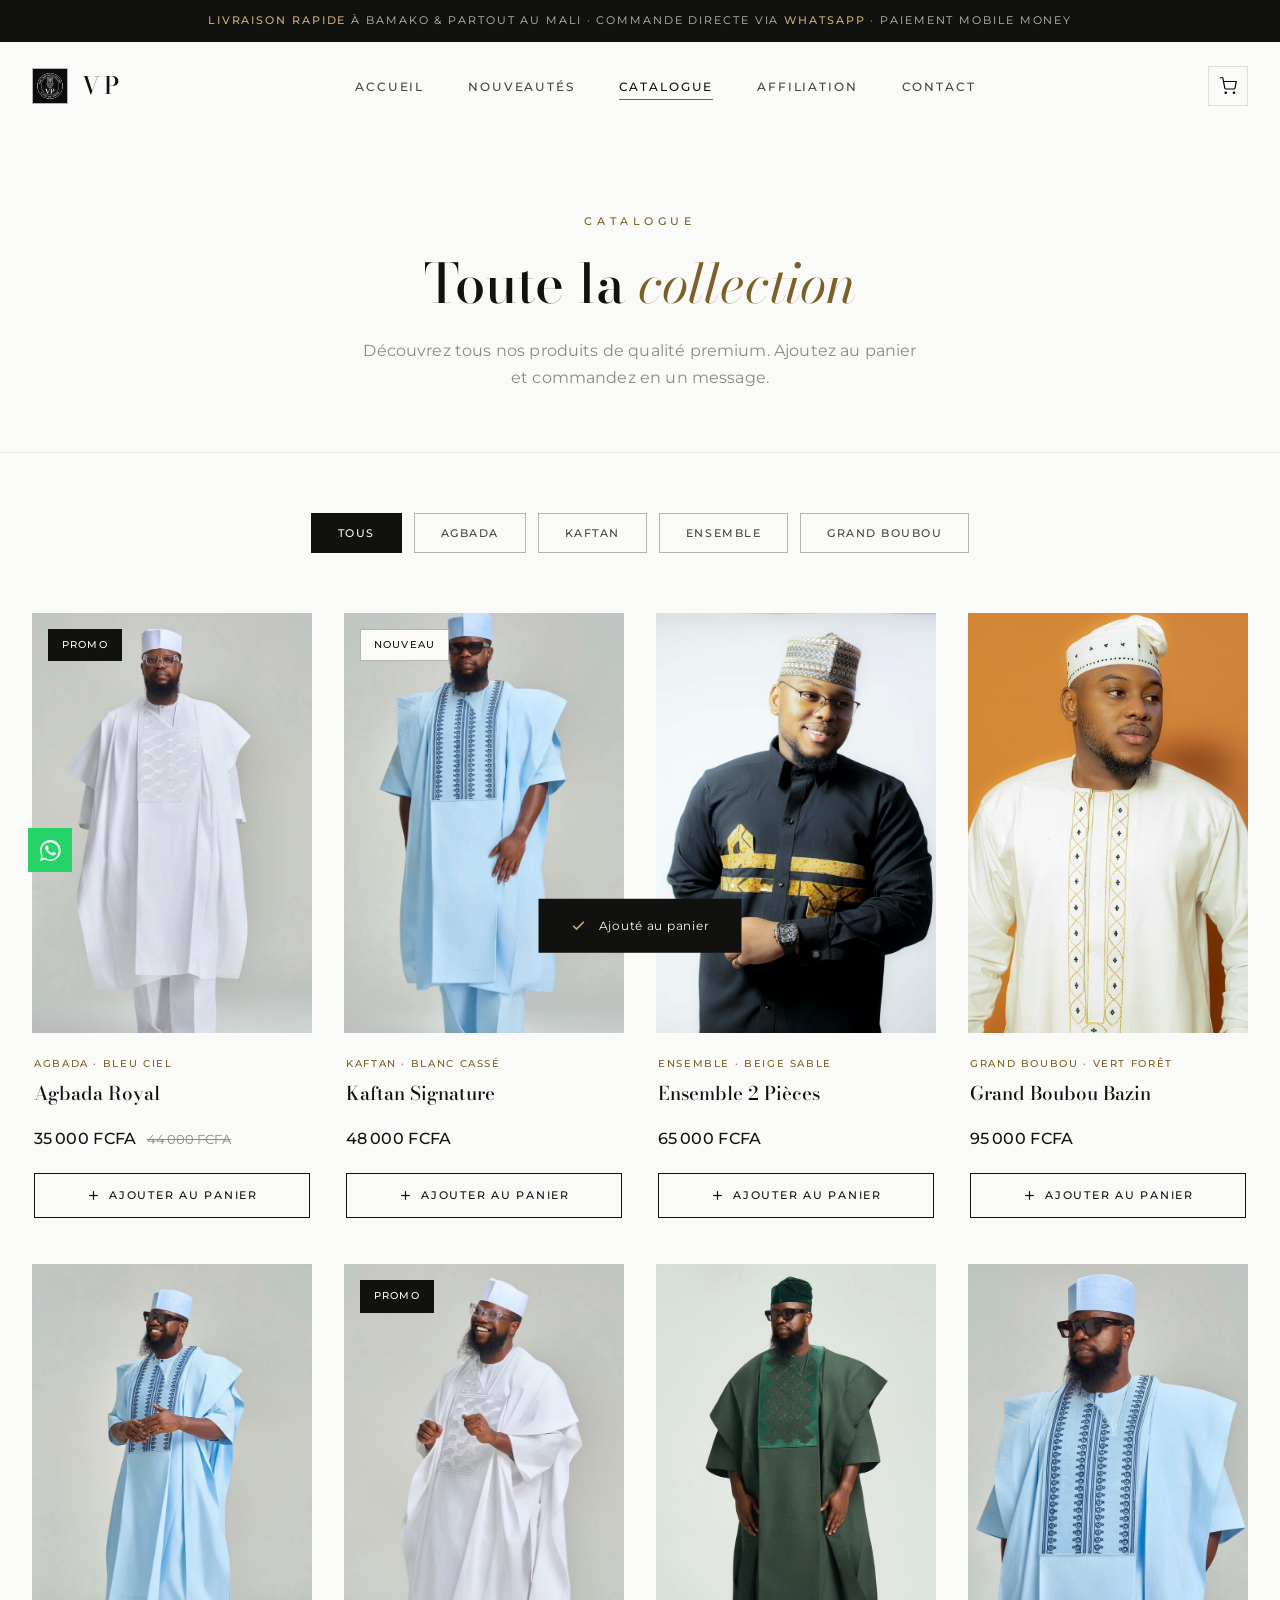
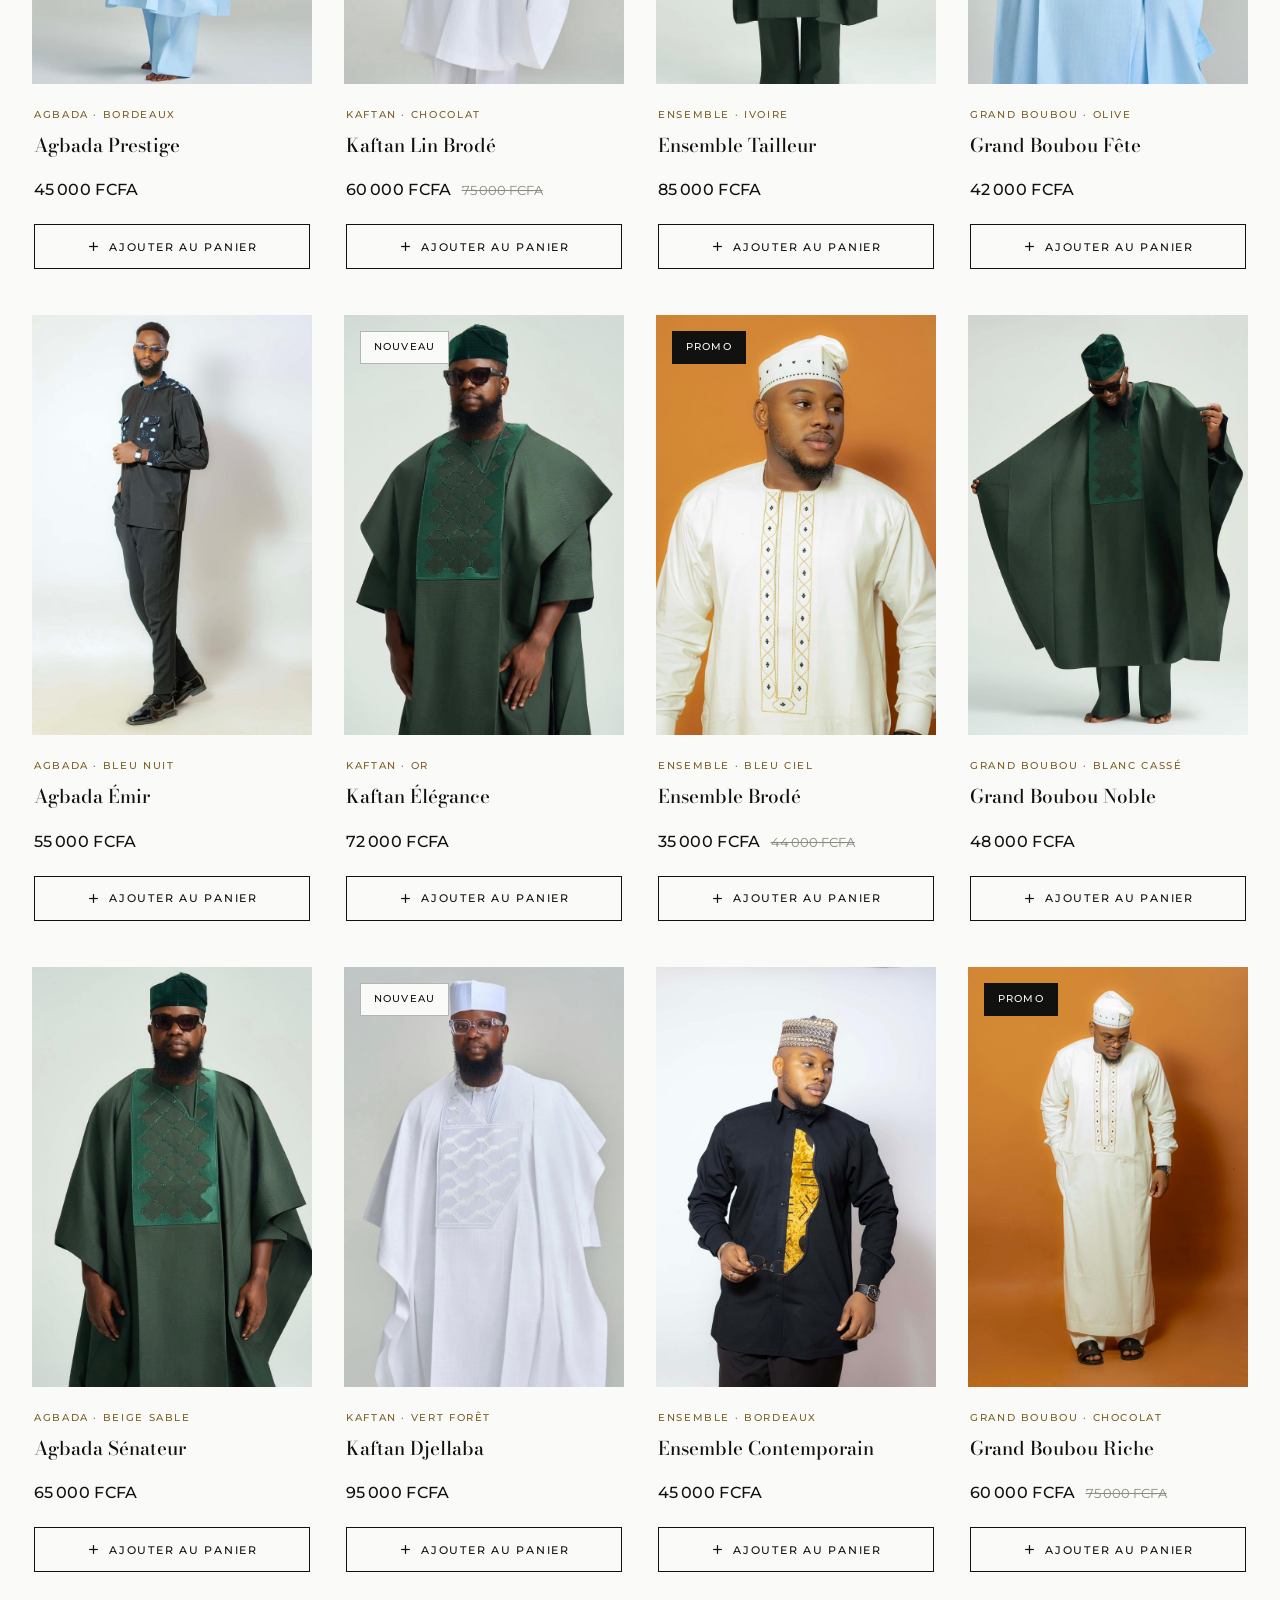
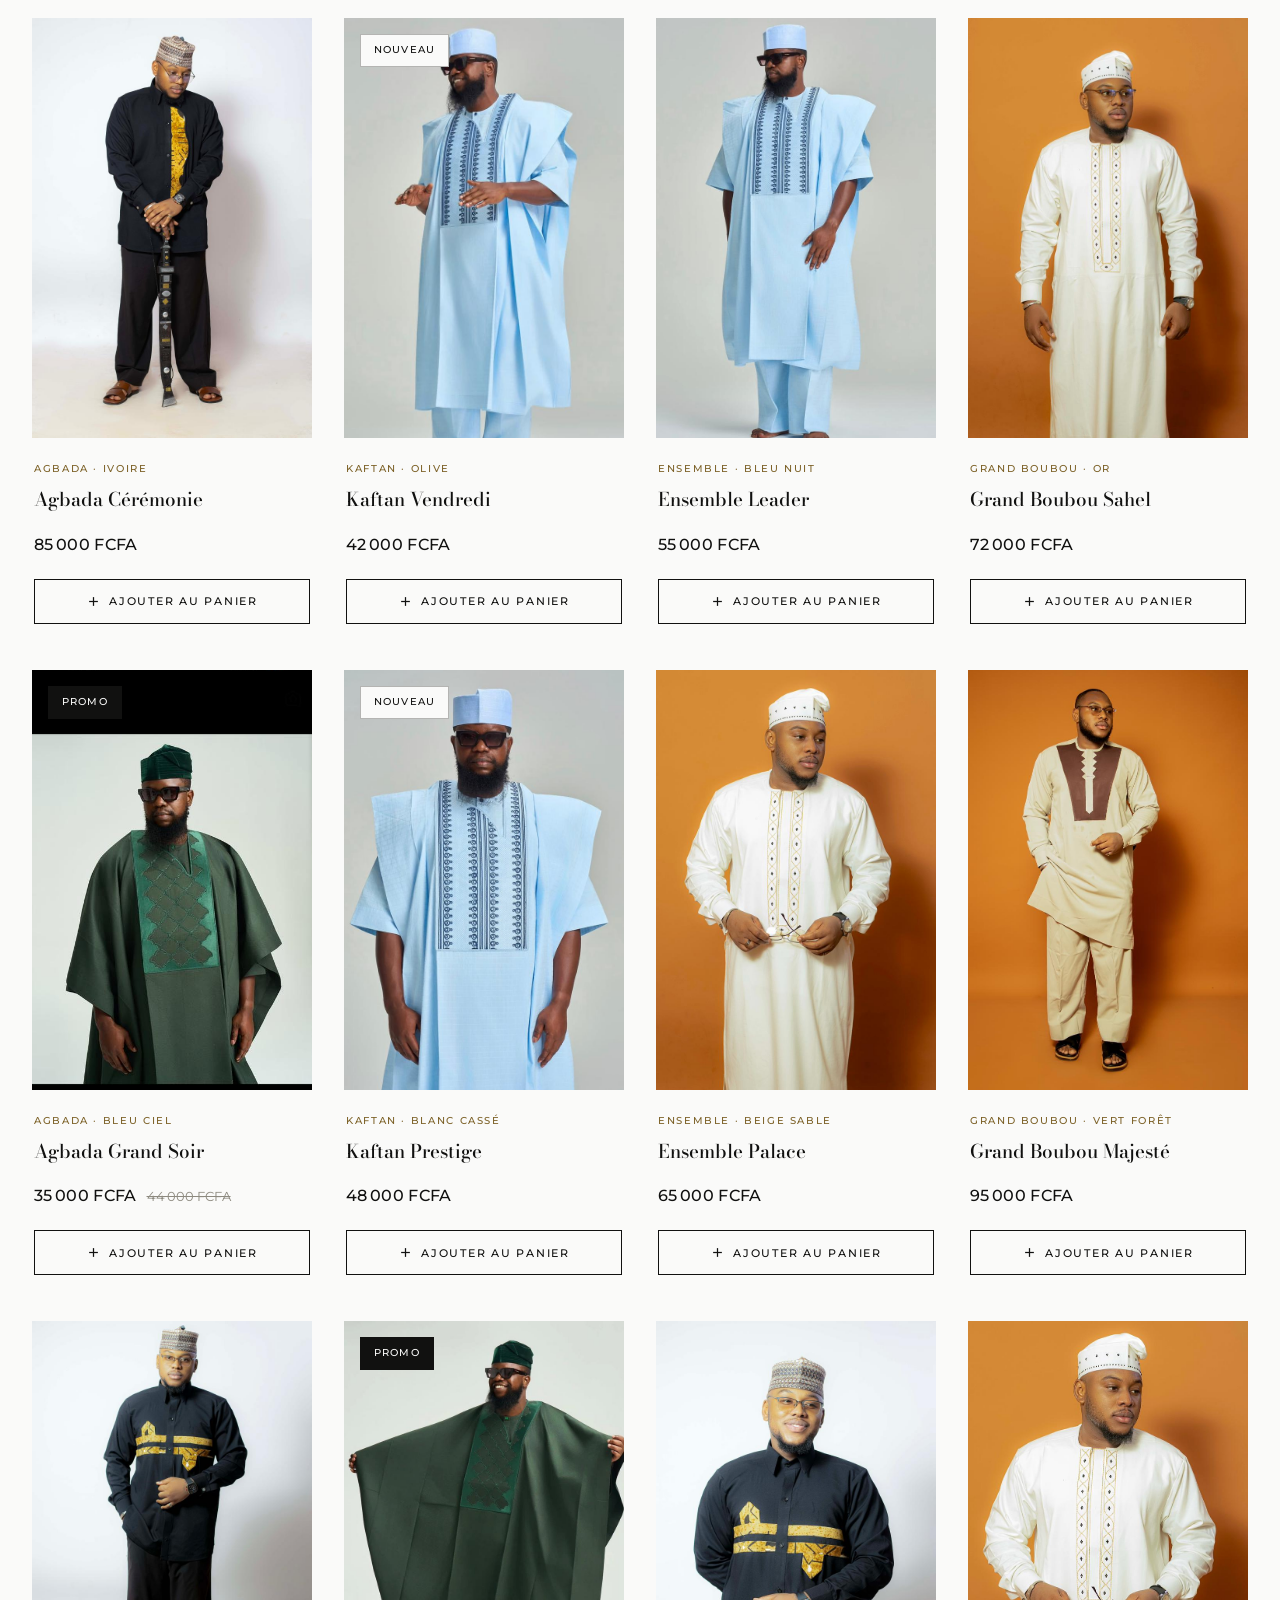
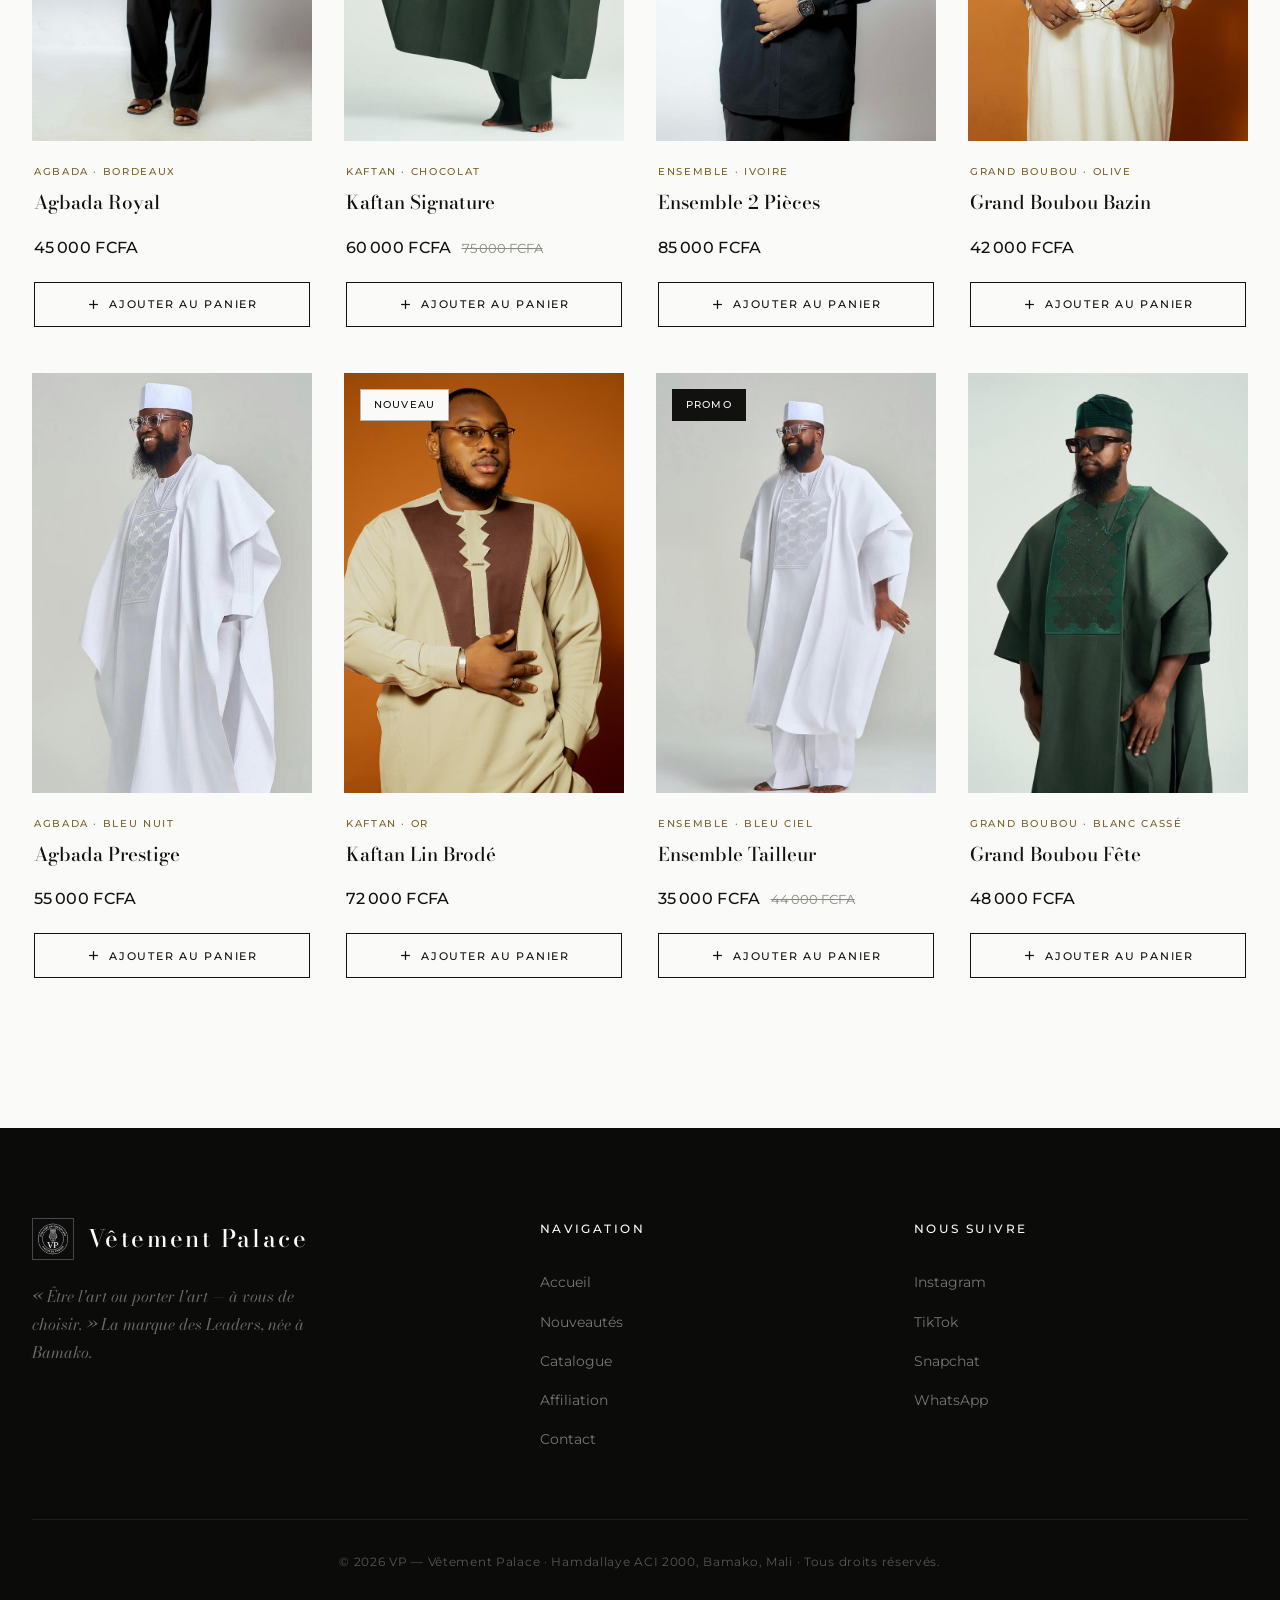
==== catalogue.html @ 86a179db "Remplace le template par le site VP — Vêtement Palace Site vitrine multi-page (accueil + catalogue)," ====
<!DOCTYPE html>
<html lang="fr">
<head>
  <meta charset="utf-8">
  <meta name="viewport" content="width=device-width, initial-scale=1">
  <title>Catalogue — VP | Vêtement Palace · Agbada, Kaftans, Boubous</title>
  <meta name="description" content="Catalogue complet VP — Vêtement Palace : agbada, kaftans, ensembles et grands boubous brodés. Filtrez par catégorie, ajoutez au panier, commandez via WhatsApp.">
  <meta name="theme-color" content="#1B1712">
  <link rel="icon" href="assets/logo.jpeg" type="image/jpeg">
  <link rel="apple-touch-icon" href="assets/logo.jpeg">

  <meta property="og:type" content="website">
  <meta property="og:site_name" content="VP — Vêtement Palace">
  <meta property="og:title" content="Catalogue — VP | Vêtement Palace">
  <meta property="og:description" content="Toute la collection VP : agbada, kaftans, ensembles et grands boubous brodés.">
  <meta property="og:image" content="assets/images/produit-20.jpeg">

  <link rel="preconnect" href="https://fonts.googleapis.com">
  <link rel="preconnect" href="https://fonts.gstatic.com" crossorigin>
  <link href="https://fonts.googleapis.com/css2?family=Bodoni+Moda:ital,wght@0,400;0,500;0,600;1,400;1,500&family=Montserrat:wght@300;400;500;600&display=swap" rel="stylesheet">
  <link rel="stylesheet" href="style.css">
</head>
<body>

  <!-- Announcement -->
  <div class="topbar">
    <strong>Livraison rapide</strong> à Bamako &amp; partout au Mali · Commande directe via <strong>WhatsApp</strong> · Paiement Mobile Money
  </div>

  <!-- NAV -->
  <nav class="nav" id="nav">
    <div class="wrap nav__inner">
      <a href="index.html" class="nav__logo">
        <img src="assets/logo.jpeg" alt="VP">
        <span>VP</span>
      </a>
      <ul class="nav__links">
        <li><a href="index.html#hero" data-nav="home">Accueil</a></li>
        <li><a href="index.html#featured" data-nav="featured">Nouveautés</a></li>
        <li><a href="catalogue.html" data-nav="catalogue">Catalogue</a></li>
        <li><a href="index.html#affiliation" data-nav="affiliation">Affiliation</a></li>
        <li><a href="index.html#contact" data-nav="contact">Contact</a></li>
      </ul>
      <div class="nav__right">
        <button class="nav__cart" id="cart-open" aria-label="Mon panier">
          <svg viewBox="0 0 24 24" fill="none" stroke="currentColor" stroke-width="1.6"><circle cx="9" cy="21" r="1"/><circle cx="20" cy="21" r="1"/><path d="M1 1h4l2.68 13.39a2 2 0 0 0 2 1.61h9.72a2 2 0 0 0 2-1.61L23 6H6"/></svg>
          <span class="nav__cart-count" id="cart-count">0</span>
        </button>
        <button class="nav__burger" id="burger" aria-label="Menu"><span></span><span></span><span></span></button>
      </div>
    </div>
  </nav>

  <!-- Mobile menu -->
  <div class="nav-mobile" id="nav-mobile">
    <a href="index.html#hero" data-nav="home">Accueil</a>
    <a href="index.html#featured" data-nav="featured">Nouveautés</a>
    <a href="catalogue.html" data-nav="catalogue">Catalogue</a>
    <a href="index.html#affiliation" data-nav="affiliation">Affiliation</a>
    <a href="index.html#contact" data-nav="contact">Contact</a>
  </div>

  <!-- CATALOGUE HEADER -->
  <section class="cat-header">
    <div class="wrap">
      <div class="section-head reveal" style="margin-bottom:0">
        <span class="eyebrow">Catalogue</span>
        <h1 class="section-title">Toute la <em>collection</em></h1>
        <p class="section-lead">Découvrez tous nos produits de qualité premium. Ajoutez au panier et commandez en un message.</p>
      </div>
    </div>
  </section>

  <!-- CATALOGUE -->
  <section class="cat-body">
    <div class="wrap">
      <div class="filters reveal" id="filters"></div>
      <div class="products" id="catalogue-grid"></div>
    </div>
  </section>

  <!-- FOOTER -->
  <footer class="footer">
    <div class="wrap">
      <div class="footer__grid">
        <div>
          <div class="footer__brand"><img src="assets/logo.jpeg" alt="VP"><span>Vêtement Palace</span></div>
          <p class="tag">« Être l'art ou porter l'art — à vous de choisir. » La marque des Leaders, née à Bamako.</p>
        </div>
        <div class="footer__col">
          <h4>Navigation</h4>
          <a href="index.html#hero">Accueil</a>
          <a href="index.html#featured">Nouveautés</a>
          <a href="catalogue.html">Catalogue</a>
          <a href="index.html#affiliation">Affiliation</a>
          <a href="index.html#contact">Contact</a>
        </div>
        <div class="footer__col">
          <h4>Nous suivre</h4>
          <a href="https://www.instagram.com/vetement_palace" target="_blank" rel="noopener">Instagram</a>
          <a href="https://www.tiktok.com/@vp_officiel1" target="_blank" rel="noopener">TikTok</a>
          <a href="https://snapchat.com/add/sissoko_palace7" target="_blank" rel="noopener">Snapchat</a>
          <a href="https://wa.me/22374335905" target="_blank" rel="noopener">WhatsApp</a>
        </div>
      </div>
      <div class="footer__bottom">© 2026 VP — Vêtement Palace · Hamdallaye ACI 2000, Bamako, Mali · Tous droits réservés.</div>
    </div>
  </footer>

  <!-- CART DRAWER -->
  <div class="overlay" id="overlay"></div>
  <aside class="cart" id="cart" aria-label="Panier">
    <div class="cart__head">
      <h3>Mon Panier</h3>
      <button class="cart__close" id="cart-close" aria-label="Fermer">&times;</button>
    </div>
    <div class="cart__body" id="cart-body"></div>
    <div class="cart__foot">
      <div class="cart__total"><span>Total</span><b id="cart-total">0 FCFA</b></div>
      <p class="cart__note">Le paiement et la livraison sont confirmés sur WhatsApp après validation.</p>
      <button class="btn btn--wa btn--full" id="cart-checkout">
        <svg viewBox="0 0 24 24" fill="currentColor"><path d="M17.472 14.382c-.297-.149-1.758-.867-2.03-.967-.273-.099-.471-.148-.67.15-.197.297-.767.966-.94 1.164-.173.199-.347.223-.644.075-.297-.15-1.255-.463-2.39-1.475-.883-.788-1.48-1.761-1.653-2.059-.173-.297-.018-.458.13-.606.134-.133.298-.347.446-.52.149-.174.198-.298.298-.497.099-.198.05-.371-.025-.52-.075-.149-.669-1.612-.916-2.207-.242-.579-.487-.5-.669-.51-.173-.008-.371-.01-.57-.01-.198 0-.52.074-.792.372-.272.297-1.04 1.016-1.04 2.479 0 1.462 1.065 2.875 1.213 3.074.149.198 2.096 3.2 5.077 4.487.709.306 1.262.489 1.694.625.712.227 1.36.195 1.871.118.571-.085 1.758-.719 2.006-1.413.248-.694.248-1.289.173-1.413-.074-.124-.272-.198-.57-.347m-5.421 7.403h-.004a9.87 9.87 0 01-5.031-1.378l-.361-.214-3.741.982.998-3.648-.235-.374a9.86 9.86 0 01-1.51-5.26c.001-5.45 4.436-9.884 9.888-9.884 2.64 0 5.122 1.03 6.988 2.898a9.825 9.825 0 012.893 6.994c-.003 5.45-4.437 9.884-9.885 9.884"/></svg>
        Commander via WhatsApp
      </button>
    </div>
  </aside>

  <!-- Lightbox -->
  <div class="lightbox" id="lightbox">
    <button class="lightbox__close" id="lightbox-close">&times;</button>
    <img src="" alt="" id="lightbox-img">
  </div>

  <!-- Toast -->
  <div class="toast" id="toast">
    <svg viewBox="0 0 24 24" fill="none" stroke="currentColor" stroke-width="2.5"><polyline points="20 6 9 17 4 12"/></svg>
    <span id="toast-msg">Ajouté au panier</span>
  </div>

  <!-- Scroll top -->
  <button class="to-top" id="to-top" aria-label="Haut de page">
    <svg viewBox="0 0 24 24" fill="none" stroke="currentColor" stroke-width="2"><polyline points="18 15 12 9 6 15"/></svg>
  </button>

  <!-- WhatsApp Float Button -->
  <a href="https://wa.me/22374335905?text=Bonjour%20VP%2C%20je%20souhaite%20commander%20une%20tenue." target="_blank" rel="noopener" class="whatsapp-float" aria-label="Discuter sur WhatsApp">
    <svg viewBox="0 0 24 24"><path d="M.057 24l1.687-6.163c-1.041-1.804-1.588-3.849-1.587-5.946C.06 5.348 5.397.01 11.908.01c3.152.001 6.118 1.23 8.347 3.46A11.777 11.777 0 0 1 23.715 11.9c-.004 6.542-5.34 11.88-11.854 11.88-2.006 0-3.974-.512-5.717-1.488L0 24zm6.59-3.23c1.642.975 3.238 1.487 4.908 1.488 5.437 0 9.86-4.402 9.863-9.814a9.78 9.78 0 0 0-2.884-6.953 9.845 9.845 0 0 0-6.993-2.887C6.046 2.604 1.625 7.005 1.623 12.417c0 1.737.464 3.4 1.343 4.947l-.98 3.578 3.661-.962zM17.47 14.38c-.297-.149-1.758-.867-2.03-.967-.273-.099-.471-.148-.67.15-.197.297-.767.966-.94 1.164-.173.199-.347.223-.644.075-.297-.15-1.255-.463-2.39-1.475-.883-.788-1.48-1.761-1.653-2.059-.173-.297-.018-.458.13-.606.134-.133.298-.347.446-.52.149-.174.198-.298.298-.497.099-.198.05-.371-.025-.52-.075-.149-.669-1.612-.916-2.207-.242-.579-.487-.5-.669-.51-.173-.008-.371-.01-.57-.01-.198 0-.52.074-.792.372-.272.297-1.04 1.016-1.04 2.479 0 1.462 1.065 2.875 1.213 3.074.149.198 2.096 3.2 5.077 4.487.709.306 1.262.489 1.694.625.712.227 1.36.195 1.871.118.571-.085 1.758-.719 2.006-1.413.248-.694.248-1.289.173-1.413-.074-.124-.272-.198-.57-.347"/></svg>
  </a>

  <script src="js/products.js"></script>
  <script src="js/common.js"></script>
  <script src="js/cart.js"></script>
  <script src="js/catalogue.js"></script>
</body>
</html>
---- style.css ----
/* =========================================================
   VP — Vêtement Palace  ·  VP2
   Direction : Maison de couture — éditorial, plat, sans artifice.
   Palette : Noir & Blanc + Or mat (accent rare, jamais en aplat)
   Typo : Bodoni Moda (display) + Montserrat (texte, très tracé)
   ========================================================= */

:root {
  /* Palette — Noir, Blanc & Or mat */
  --bg:              #FAFAF9;
  --bg-card:         #FFFFFF;
  --bg-deep:         #0B0B0A;
  --gold:            #A6853D;
  --gold-light:      #C9AD74;
  --gold-dark:       #7C6127;
  --ink:             #111110;
  --ink-soft:        #46443F;
  --muted:           #8C897F;
  --cream:           #111110;
  --cream-pure:      #111110;
  --line:            rgba(17, 17, 16, 0.12);
  --line-soft:       rgba(17, 17, 16, 0.07);
  --line-strong:     rgba(17, 17, 16, 0.30);
  --white:           #ffffff;
  --wa:              #25D366;

  --shadow-sm:       none;
  --shadow-md:       none;

  --font-serif:      "Bodoni Moda", "Playfair Display", Georgia, serif;
  --font-sans:       "Montserrat", system-ui, sans-serif;
  --radius:          0px;
  --wrap:            1280px;
  --nav-h:           88px;
}

* { margin: 0; padding: 0; box-sizing: border-box; }
html { scroll-behavior: smooth; }
body {
  font-family: var(--font-sans);
  font-weight: 400;
  color: var(--ink);
  background: var(--bg);
  line-height: 1.75;
  -webkit-font-smoothing: antialiased;
  overflow-x: hidden;
}
img { max-width: 100%; display: block; }
a { color: inherit; text-decoration: none; }
button { font-family: inherit; cursor: pointer; border: none; background: none; }
ul { list-style: none; }

.wrap { max-width: var(--wrap); margin: 0 auto; padding: 0 32px; }
.serif { font-family: var(--font-serif); }

/* Section headers */
.eyebrow {
  display: inline-block;
  font-size: .68rem;
  letter-spacing: .42em;
  text-transform: uppercase;
  font-weight: 500;
  color: var(--gold-dark);
  margin-bottom: 20px;
}
.section-title {
  font-family: var(--font-serif);
  font-weight: 500;
  line-height: 1.16;
  font-size: clamp(2.1rem, 5vw, 3.4rem);
  color: var(--ink);
  letter-spacing: -0.005em;
}
.section-title em { font-style: italic; color: var(--gold-dark); font-weight: 400; }
.section-lead {
  max-width: 560px;
  margin: 22px auto 0;
  color: var(--muted);
  font-size: .98rem;
  letter-spacing: .01em;
}
.section-head { text-align: center; margin-bottom: 80px; position: relative; z-index: 5; }
section { padding: 150px 0; position: relative; }

/* Buttons — plats, tracés, sans remplissage brillant */
.btn {
  display: inline-flex; align-items: center; justify-content: center; gap: 12px;
  padding: 18px 40px;
  border-radius: 0;
  font-weight: 500; font-size: .72rem;
  letter-spacing: .22em;
  text-transform: uppercase;
  border: 1px solid transparent;
  transition: background-color .4s ease, color .4s ease, border-color .4s ease, letter-spacing .4s ease;
}
.btn svg { width: 15px; height: 15px; transition: transform 0.3s ease; }
.btn:hover { letter-spacing: .26em; }
.btn:hover svg { transform: translateX(2px); }

.btn--gold { background: transparent; color: var(--gold-light); border-color: var(--gold-light); }
.btn--gold:hover { background: var(--gold-light); color: var(--bg-deep); border-color: var(--gold-light); }

.btn--dark { background: var(--ink); color: var(--bg); border-color: var(--ink); }
.btn--dark:hover { background: transparent; color: var(--ink); border-color: var(--ink); }

.btn--outline { border-color: var(--ink); color: var(--ink); }
.btn--outline:hover { background: var(--ink); color: var(--bg); }

.btn--wa { background: transparent; color: var(--wa); border-color: var(--wa); }
.btn--wa:hover { background: var(--wa); color: #fff; border-color: var(--wa); }

.btn--full { width: 100%; }
.btn--sm { padding: 13px 26px; font-size: .66rem; }
.btn:disabled, .btn[aria-disabled="true"] { opacity: .35; pointer-events: none; }

/* Custom scrollbar */
::-webkit-scrollbar { width: 7px; height: 7px; }
::-webkit-scrollbar-track { background: var(--bg); }
::-webkit-scrollbar-thumb { background: var(--line-strong); border-radius: 0; }
::-webkit-scrollbar-thumb:hover { background: var(--gold-dark); }

/* =========================================================
   ANNOUNCEMENT BAR
   ========================================================= */
.topbar {
  background: var(--ink);
  color: rgba(250, 249, 247, 0.75);
  font-size: .66rem;
  letter-spacing: .18em;
  text-transform: uppercase;
  text-align: center;
  padding: 12px 16px;
  position: relative; z-index: 60;
  font-weight: 400;
}
.topbar strong { color: var(--gold-light); font-weight: 500; }

/* =========================================================
   NAV
   ========================================================= */
.nav {
  position: sticky; top: 0; z-index: 50;
  height: var(--nav-h);
  display: flex; align-items: center;
  background: var(--bg);
  border-bottom: 1px solid transparent;
  transition: height .4s ease, border-color .4s ease, background-color .4s ease, backdrop-filter .4s ease;
}
.nav.scrolled {
  height: calc(var(--nav-h) - 12px);
  background: var(--bg);
  border-color: var(--line);
  box-shadow: 0 1px 0 var(--line);
}
.nav__inner { display: flex; align-items: center; justify-content: space-between; width: 100%; }
.nav__logo { display: flex; align-items: center; gap: 14px; }
.nav__logo img { width: 36px; height: 36px; border-radius: 0; object-fit: cover; border: 1px solid var(--line-strong); }
.nav__logo span { font-family: var(--font-serif); font-size: 1.5rem; font-weight: 500; letter-spacing: .16em; color: var(--ink); }
.nav__links { display: flex; gap: 44px; }
.nav__links a { font-size: .72rem; font-weight: 500; letter-spacing: .16em; text-transform: uppercase; position: relative; padding: 4px 0; color: var(--ink-soft); transition: color 0.3s; }
.nav__links a::after {
  content: ""; position: absolute; left: 0; bottom: -2px; width: 0; height: 1px;
  background: var(--gold-dark); transition: width 0.35s ease;
}
.nav__links a:hover { color: var(--ink); }
.nav__links a:hover::after { width: 100%; }
.nav__links a.is-current { color: var(--ink); }
.nav__links a.is-current::after { width: 100%; }
.nav__right { display: flex; align-items: center; gap: 24px; }
.nav__cart {
  position: relative; display: grid; place-items: center; width: 40px; height: 40px; border-radius: 0;
  transition: border-color 0.3s, color 0.3s; border: 1px solid var(--line);
}
.nav__cart:hover { border-color: var(--ink); color: var(--gold-dark); }
.nav__cart svg { width: 18px; height: 18px; }
.nav__cart-count {
  position: absolute; top: -1px; right: -1px;
  background: var(--ink); color: var(--bg);
  font-size: .6rem; font-weight: 600;
  min-width: 16px; height: 16px; padding: 0 3px;
  border-radius: 0; display: grid; place-items: center;
  transform: scale(0); transition: transform .3s ease;
}
.nav__cart-count.show { transform: scale(1); }
.nav__burger { display: none; flex-direction: column; gap: 6px; width: 34px; height: 34px; align-items: center; justify-content: center; border-radius: 0; border: 1px solid var(--line); }
.nav__burger span { width: 16px; height: 1px; background: var(--ink); transition: .3s ease; }
.nav__burger.open span:nth-child(1) { transform: translateY(7px) rotate(45deg); background: var(--gold-dark); }
.nav__burger.open span:nth-child(2) { opacity: 0; }
.nav__burger.open span:nth-child(3) { transform: translateY(-7px) rotate(-45deg); background: var(--gold-dark); }

.nav-mobile {
  position: fixed; inset: 0; z-index: 45;
  background: var(--bg);
  color: var(--ink);
  display: flex; flex-direction: column; align-items: center; justify-content: center; gap: 22px;
  opacity: 0; pointer-events: none; transition: opacity .4s ease;
}
.nav-mobile.open { opacity: 1; pointer-events: auto; }
.nav-mobile a { font-family: var(--font-serif); font-size: 1.9rem; font-weight: 500; padding: 8px; transition: color .3s; }
.nav-mobile a:hover { color: var(--gold-dark); }

/* =========================================================
   HERO
   ========================================================= */
.hero {
  position: relative;
  min-height: calc(100vh - var(--nav-h));
  display: grid; align-items: center;
  background: var(--bg-deep);
  color: var(--bg);
  overflow: hidden;
  padding: 70px 0;
}
.hero__media { position: absolute; inset: 0; z-index: 0; overflow: hidden; }
.hero__media img {
  width: 100%; height: 100%; object-fit: cover; object-position: top center;
  transform-origin: center 30%;
  animation: heroKenBurns 22s ease-in-out infinite alternate;
}
@keyframes heroKenBurns {
  0% { transform: scale(1) translate3d(0,0,0); }
  100% { transform: scale(1.035) translate3d(-0.5%, -0.7%, 0); }
}
.hero__overlay {
  position: absolute; inset: 0; z-index: 1;
  background:
    linear-gradient(180deg, rgba(11,11,10,0.55) 0%, rgba(11,11,10,0.72) 55%, rgba(11,11,10,0.92) 100%);
}
.hero__glow {
  position: absolute; z-index: 1; border-radius: 50%; filter: blur(60px); pointer-events: none;
  animation: glowDrift 12s ease-in-out infinite alternate;
}
.hero__glow--a { top: -10%; left: -6%; width: 420px; height: 420px; background: rgba(166, 133, 61, 0.28); }
.hero__glow--b { bottom: -12%; right: -8%; width: 480px; height: 480px; background: rgba(166, 133, 61, 0.16); animation-delay: -6s; }
@keyframes glowDrift {
  0% { transform: translate(0, 0) scale(1); }
  100% { transform: translate(4%, 3%) scale(1.12); }
}
.hero__spotlight {
  position: absolute; inset: 0; z-index: 2; pointer-events: none;
  background: radial-gradient(560px circle at var(--mx, 50%) var(--my, 35%), rgba(217, 189, 122, 0.22), transparent 60%);
  opacity: 0; transition: opacity .5s ease;
}
.hero:hover .hero__spotlight { opacity: 1; }
@media (pointer: coarse) { .hero__spotlight { display: none; } }
.hero__inner {
  position: relative; z-index: 3;
  max-width: 820px; margin: 0 auto; padding: 40px 32px; width: 100%;
  text-align: center;
}
.hero__text { position: relative; z-index: 3; display: flex; flex-direction: column; align-items: center; }
.hero__eyebrow {
  display: inline-flex; align-items: center; gap: 16px;
  font-size: .7rem; letter-spacing: .42em; text-transform: uppercase;
  color: var(--gold-light); font-weight: 500; margin-bottom: 30px;
}
.hero__eyebrow::before { content: ""; width: 44px; height: 1px; background: var(--gold-light); }
.hero__title {
  font-family: var(--font-serif); font-weight: 500;
  font-size: clamp(2.9rem, 6.5vw, 5rem); line-height: 1.06; margin-bottom: 30px;
  letter-spacing: -0.01em; color: var(--bg);
}
.hero__title em { font-style: italic; font-weight: 400; color: var(--gold-light); }
.hero__sub { font-size: 1.02rem; color: rgba(250,249,247,0.72); max-width: 480px; margin: 0 auto 44px; letter-spacing: .01em; }
.hero__actions { display: flex; gap: 20px; flex-wrap: wrap; justify-content: center; }
.hero__stats { display: flex; gap: 0; margin-top: 68px; justify-content: center; }
.hero__stat { padding-right: 40px; margin-right: 40px; border-right: 1px solid rgba(250,249,247,0.18); }
.hero__stat:last-child { border-right: none; margin-right: 0; padding-right: 0; }
.hero__stat b { font-family: var(--font-serif); font-size: 1.9rem; font-weight: 500; color: var(--bg); display: block; }
.hero__stat > span { font-size: .66rem; letter-spacing: .14em; text-transform: uppercase; color: rgba(250,249,247,0.55); }

.hero__scroll {
  position: absolute; bottom: 26px; left: 50%; transform: translateX(-50%); z-index: 2;
  font-size: .64rem; letter-spacing: .3em; text-transform: uppercase; color: rgba(250,249,247,0.55);
  display: flex; flex-direction: column; align-items: center; gap: 12px;
}
.hero__scroll::after { content: ""; width: 1px; height: 34px; background: linear-gradient(var(--gold-light), transparent); animation: scrollLine 2s infinite; }
@keyframes scrollLine { 0%,100% { opacity: .2; transform: scaleY(0.8); transform-origin: top; } 50% { opacity: .7; transform: scaleY(1.1); transform-origin: top; } }

/* Marquee — bandeau discret, pas de clignotant */
.marquee { background: var(--ink); color: var(--bg); padding: 22px 0; overflow: hidden; white-space: nowrap; }
.marquee__track { display: inline-flex; gap: 40px; animation: marquee 46s linear infinite; }
.marquee__track span { font-family: var(--font-sans); font-weight: 400; font-size: .74rem; letter-spacing: .28em; text-transform: uppercase; color: rgba(250,249,247,0.55); }
.marquee__track span.dot { color: var(--gold-dark); font-style: normal; font-size: .6rem; letter-spacing: 0; }
@keyframes marquee { to { transform: translateX(-50%); } }

/* =========================================================
   FEATURES
   ========================================================= */
.features { background: var(--bg); position: relative; z-index: 5; border-bottom: 1px solid var(--line-soft); }
.features__grid { display: grid; grid-template-columns: repeat(3, 1fr); gap: 0; }
.feature {
  text-align: center; padding: 60px 40px;
  background: var(--bg-card);
  border-left: 1px solid var(--line-soft);
}
.feature:first-child { border-left: none; }
.feature__num {
  display: block; font-family: var(--font-serif); font-style: italic; font-weight: 400;
  font-size: 1.3rem; color: var(--gold-dark); margin-bottom: 18px;
}
.feature h3 { font-family: var(--font-serif); font-weight: 500; font-size: 1.3rem; margin-bottom: 14px; color: var(--ink); }
.feature p { color: var(--muted); font-size: .9rem; max-width: 300px; margin: 0 auto; }

/* Category teaser tiles (home) */
.cat-tiles { display: grid; grid-template-columns: repeat(4, 1fr); gap: 2px; background: var(--line-soft); }
.cat-tile { position: relative; aspect-ratio: 3/4; overflow: hidden; display: flex; align-items: flex-end; }
.cat-tile img { position: absolute; inset: 0; width: 100%; height: 100%; object-fit: cover; object-position: center 14%; transition: transform 1.1s cubic-bezier(0.16, 1, 0.3, 1); }
.cat-tile:hover img { transform: scale(1.06); }
.cat-tile__overlay {
  position: absolute; inset: 0;
  background: linear-gradient(180deg, transparent 40%, rgba(11,11,10,0.78) 100%);
}
.cat-tile__label {
  position: relative; z-index: 2; padding: 26px 24px; width: 100%;
  color: var(--bg);
}
.cat-tile__label span { font-size: .64rem; letter-spacing: .18em; text-transform: uppercase; color: rgba(250,249,247,0.65); }
.cat-tile__label h3 { font-family: var(--font-serif); font-weight: 500; font-size: 1.3rem; margin-top: 6px; }

/* Catalogue page header */
.cat-header { background: var(--bg); border-bottom: 1px solid var(--line-soft); padding: 76px 0 60px; text-align: center; }
.cat-body { padding-top: 60px; }

/* =========================================================
   PRODUCTS (featured + catalogue)
   ========================================================= */
.filters { display: flex; flex-wrap: wrap; gap: 12px; justify-content: center; margin-bottom: 60px; }
.filter {
  padding: 12px 26px; border-radius: 0; font-size: .68rem; font-weight: 500;
  letter-spacing: .14em; text-transform: uppercase;
  border: 1px solid var(--line-strong); color: var(--ink-soft);
  background: transparent;
  transition: all .3s ease;
}
.filter:hover { border-color: var(--ink); color: var(--ink); }
.filter.active { background: var(--ink); color: var(--bg); border-color: var(--ink); }

.products { display: grid; grid-template-columns: repeat(4, 1fr); gap: 46px 32px; }
.card {
  background: transparent;
  overflow: hidden;
  transition: opacity .3s ease;
  display: flex; flex-direction: column;
  position: relative;
}
.card__media { position: relative; overflow: hidden; aspect-ratio: 2/3; background: #EFEBE3; }
.card__media img { width: 100%; height: 100%; object-fit: cover; object-position: center 14%; transition: transform 1.1s cubic-bezier(0.16, 1, 0.3, 1); }
.card:hover .card__media img { transform: scale(1.045); }
.card__tag {
  position: absolute; top: 16px; left: 16px;
  background: var(--bg); color: var(--ink); font-size: .6rem; font-weight: 500;
  letter-spacing: .12em; text-transform: uppercase; padding: 7px 13px; border-radius: 0;
  border: 1px solid var(--line-strong);
  z-index: 5;
}
.card__tag--promo { background: var(--ink); color: var(--bg); border-color: var(--ink); }
.card__zoom {
  position: absolute; top: 16px; right: 16px;
  width: 36px; height: 36px; border-radius: 0;
  background: var(--bg); color: var(--ink);
  border: 1px solid var(--line-strong);
  display: grid; place-items: center; opacity: 0; transform: translateY(-6px);
  transition: all .3s ease;
  z-index: 5;
}
.card:hover .card__zoom { opacity: 1; transform: translateY(0); }
.card__zoom:hover { background: var(--ink); color: var(--bg); border-color: var(--ink); }
.card__zoom svg { width: 16px; height: 16px; }
.card__body { padding: 22px 2px 0; display: flex; flex-direction: column; flex: 1; }
.card__cat { font-size: .64rem; letter-spacing: .16em; text-transform: uppercase; color: var(--gold-dark); font-weight: 500; }
.card__name { font-family: var(--font-serif); font-weight: 500; font-size: 1.18rem; margin: 10px 0 18px; line-height: 1.3; color: var(--ink); }
.card__price-row { display: flex; align-items: baseline; gap: 10px; margin-top: auto; margin-bottom: 20px; }
.card__price { font-weight: 500; font-size: 1rem; color: var(--ink); letter-spacing: .02em; }
.card__old { font-size: .82rem; color: var(--muted); text-decoration: line-through; }
.card__add {
  display: flex; align-items: center; justify-content: center; gap: 8px;
  width: 100%; padding: 14px; border-radius: 0;
  background: transparent; color: var(--ink); font-weight: 500; font-size: .68rem;
  letter-spacing: .16em; text-transform: uppercase;
  border: 1px solid var(--ink);
  transition: all .3s ease;
}
.card__add svg { width: 15px; height: 15px; }
.card__add:hover { background: var(--ink); color: var(--bg); }

.products-more { text-align: center; margin-top: 70px; }
#catalogue { background: var(--bg); border-top: 1px solid var(--line-soft); }

/* =========================================================
   AFFILIATION
   ========================================================= */
.affil { background: var(--ink); color: var(--bg); position: relative; overflow: hidden; }
.affil__pattern {
  position: absolute; inset: 0;
  background: radial-gradient(circle at 85% 25%, rgba(201,173,116,0.05) 0%, transparent 55%);
}
.affil__inner { position: relative; z-index: 2; display: grid; grid-template-columns: 1fr 1fr; gap: 70px; align-items: center; }
.affil h2 { font-family: var(--font-serif); font-weight: 500; font-size: clamp(2.1rem, 5vw, 3.4rem); line-height: 1.16; margin-bottom: 24px; color: var(--bg); }
.affil h2 em { color: var(--gold-light); font-style: italic; font-weight: 400; }
.affil__lead { color: rgba(250,249,247,0.6); margin-bottom: 40px; max-width: 480px; font-size: 1rem; }
.affil__list { display: grid; gap: 26px; }
.affil__item { display: flex; gap: 22px; align-items: flex-start; }
.affil__item-ic {
  flex-shrink: 0; width: 42px; height: 42px; border-radius: 0;
  background: transparent; color: var(--gold-light);
  border: 1px solid rgba(250,249,247,0.2);
  display: grid; place-items: center;
}
.affil__item-ic svg { width: 19px; height: 19px; }
.affil__item h4 { font-size: 1.02rem; font-weight: 500; margin-bottom: 6px; color: var(--bg); }
.affil__item p { font-size: .88rem; color: rgba(250,249,247,0.55); }
.affil__cta { margin-top: 42px; }
.affil__card {
  background: transparent;
  border: 1px solid rgba(250,249,247,0.16);
  padding: 50px;
  text-align: center;
  position: relative;
}
.affil__card .code {
  font-family: var(--font-serif); font-weight: 500; font-size: 2rem; letter-spacing: .14em;
  color: var(--gold-light); border: 1px solid rgba(250,249,247,0.22);
  padding: 24px; margin: 28px 0;
}
.affil__card p { color: rgba(250,249,247,0.55); font-size: .88rem; }

/* =========================================================
   CONTACT
   ========================================================= */
.contact { background: var(--bg); border-top: 1px solid var(--line-soft); }
.contact__inner { display: grid; grid-template-columns: 1fr 1fr; gap: 70px; align-items: center; }
.contact__info li { display: flex; align-items: center; gap: 18px; padding: 18px 0; border-bottom: 1px solid var(--line-soft); font-size: .92rem; }
.contact__info li svg { width: 19px; height: 19px; color: var(--gold-dark); flex-shrink: 0; }
.contact__socials { display: flex; gap: 14px; margin-top: 34px; }
.contact__socials a {
  width: 44px; height: 44px; border-radius: 0; display: grid; place-items: center;
  background: transparent; color: var(--ink); border: 1px solid var(--line-strong);
  transition: all .3s ease;
}
.contact__socials a:hover { background: var(--ink); color: var(--bg); border-color: var(--ink); }
.contact__socials svg { width: 18px; height: 18px; }
.contact__map {
  border: 1px solid var(--line);
  background: var(--bg-card);
  padding: 54px; min-height: 340px;
  display: flex; flex-direction: column; justify-content: center;
  position: relative;
}
.contact__map h3 { font-family: var(--font-serif); font-weight: 500; font-size: 1.9rem; margin-bottom: 16px; color: var(--ink); }
.contact__map p { color: var(--muted); margin-bottom: 32px; font-size: .98rem; }

/* =========================================================
   NEWSLETTER
   ========================================================= */
.newsletter { background: var(--ink); color: var(--bg); text-align: center; }
.newsletter h2 { font-family: var(--font-serif); font-weight: 500; font-size: clamp(2rem, 4vw, 2.7rem); margin-bottom: 18px; color: var(--bg); }
.newsletter h2 em { color: var(--gold-light); font-style: italic; font-weight: 400; }
.newsletter p { color: rgba(250,249,247,0.55); margin-bottom: 36px; font-size: 1rem; }
.newsletter__form { display: flex; gap: 14px; max-width: 480px; margin: 0 auto; }
.newsletter__form input {
  flex: 1; padding: 17px 22px; border-radius: 0; border: 1px solid rgba(250,249,247,0.22);
  background: transparent; color: var(--bg); font-family: inherit;
  transition: border-color 0.3s;
}
.newsletter__form input::placeholder { color: rgba(250,249,247,0.38); }
.newsletter__form input:focus { outline: none; border-color: var(--gold-light); }
.newsletter__feedback { margin-top: 20px; font-size: .8rem; letter-spacing: .06em; color: var(--gold-light); min-height: 20px; font-weight: 400; }

/* =========================================================
   FOOTER
   ========================================================= */
.footer { background: var(--bg-deep); color: rgba(250,249,247,0.45); padding: 90px 0 36px; }
.footer__grid { display: grid; grid-template-columns: 1.4fr 1fr 1fr; gap: 40px; margin-bottom: 60px; }
.footer__brand { display: flex; align-items: center; gap: 14px; margin-bottom: 22px; }
.footer__brand img { width: 42px; height: 42px; border-radius: 0; border: 1px solid rgba(250,249,247,0.25); }
.footer__brand span { font-family: var(--font-serif); font-weight: 500; font-size: 1.5rem; color: var(--bg); letter-spacing: 0.1em; }
.footer__col h4 { color: var(--bg); font-size: .76rem; letter-spacing: .2em; text-transform: uppercase; margin-bottom: 24px; font-weight: 500; }
.footer__col a { display: block; padding: 7px 0; font-size: .9rem; transition: color .25s; }
.footer__col a:hover { color: var(--gold-light); }
.footer p.tag { max-width: 280px; font-style: italic; font-family: var(--font-serif); font-weight: 400; color: rgba(250,249,247,0.4); }
.footer__bottom { border-top: 1px solid rgba(250, 249, 247, 0.08); padding-top: 32px; text-align: center; font-size: .74rem; letter-spacing: .06em; color: rgba(250, 249, 247, 0.32); }

/* =========================================================
   CART DRAWER
   ========================================================= */
.overlay { position: fixed; inset: 0; background: rgba(17,17,16,0.6); z-index: 90; opacity: 0; pointer-events: none; transition: opacity .4s ease; }
.overlay.open { opacity: 1; pointer-events: auto; }
.cart {
  position: fixed; top: 0; right: 0; z-index: 100; height: 100%;
  width: min(420px, 100%); background: var(--bg);
  border-left: 1px solid var(--line);
  display: flex; flex-direction: column;
  transform: translateX(100%); transition: transform .5s cubic-bezier(0.16, 1, 0.3, 1);
}
.cart.open { transform: translateX(0); }
.cart__head { display: flex; align-items: center; justify-content: space-between; padding: 28px 26px; border-bottom: 1px solid var(--line-soft); }
.cart__head h3 { font-family: var(--font-serif); font-weight: 500; font-size: 1.4rem; color: var(--ink); }
.cart__close { width: 34px; height: 34px; border-radius: 0; display: grid; place-items: center; font-size: 1.3rem; color: var(--ink); transition: all 0.3s; border: 1px solid var(--line); }
.cart__close:hover { background: var(--ink); color: var(--bg); border-color: var(--ink); }
.cart__body { flex: 1; overflow-y: auto; padding: 14px 26px; }
.cart__empty { text-align: center; padding: 90px 20px; color: var(--muted); }
.cart__empty svg { width: 52px; height: 52px; margin: 0 auto 22px; color: var(--line-strong); }
.cart-item { display: flex; gap: 16px; padding: 24px 0; border-bottom: 1px solid var(--line-soft); }
.cart-item img { width: 68px; height: 88px; object-fit: cover; border: 1px solid var(--line); }
.cart-item__info { flex: 1; display: flex; flex-direction: column; }
.cart-item__name { font-family: var(--font-serif); font-weight: 500; font-size: 1rem; line-height: 1.3; color: var(--ink); }
.cart-item__price { color: var(--gold-dark); font-weight: 500; font-size: .88rem; margin-top: 6px; }
.cart-item__ctrl { display: flex; align-items: center; gap: 12px; margin-top: auto; }
.qty { display: flex; align-items: center; border: 1px solid var(--line-strong); overflow: hidden; }
.qty button { width: 28px; height: 28px; font-size: 1rem; color: var(--ink); transition: all 0.2s; }
.qty button:hover { background: var(--ink); color: var(--bg); }
.qty span { width: 30px; text-align: center; font-size: .86rem; font-weight: 500; color: var(--ink); }
.cart-item__remove { margin-left: auto; color: var(--muted); font-size: .7rem; letter-spacing: .06em; text-transform: uppercase; text-decoration: none; font-weight: 500; transition: color 0.3s; }
.cart-item__remove:hover { color: #8C2E22; }
.cart__foot { padding: 26px; border-top: 1px solid var(--line-soft); background: var(--bg); }
.cart__total { display: flex; justify-content: space-between; align-items: baseline; margin-bottom: 14px; }
.cart__total span { font-size: .84rem; letter-spacing: .06em; text-transform: uppercase; color: var(--muted); }
.cart__total b { font-family: var(--font-serif); font-weight: 500; font-size: 1.5rem; color: var(--ink); }
.cart__note { font-size: .74rem; color: var(--muted); margin-bottom: 22px; line-height: 1.55; }

/* =========================================================
   LIGHTBOX / QUICK VIEW
   ========================================================= */
.lightbox { position: fixed; inset: 0; z-index: 110; background: rgba(250,249,247,0.98); display: none; place-items: center; padding: 24px; }
.lightbox.open { display: grid; }
.lightbox img { max-width: 92vw; max-height: 86vh; border: 1px solid var(--line-strong); transform: scale(0.97); transition: transform 0.4s ease; }
.lightbox.open img { transform: scale(1); }
.lightbox__close { position: absolute; top: 28px; right: 34px; color: var(--ink); font-size: 2.2rem; line-height: 1; font-weight: 300; transition: color 0.3s; }
.lightbox__close:hover { color: var(--gold-dark); }

/* Toast */
.toast {
  position: fixed; bottom: 28px; left: 50%; transform: translate(-50%, 150%);
  background: var(--ink); color: var(--bg); padding: 16px 32px; border-radius: 0;
  font-size: .78rem; letter-spacing: .06em; font-weight: 400; z-index: 120;
  display: flex; align-items: center; gap: 12px;
  transition: transform .45s cubic-bezier(0.19, 1, 0.22, 1);
}
.toast.show { transform: translate(-50%, 0); }
.toast svg { width: 16px; height: 16px; color: var(--gold-light); }

/* Scroll-to-top */
.to-top {
  position: fixed; bottom: 28px; right: 28px; z-index: 40;
  width: 44px; height: 44px; border-radius: 0;
  background: var(--ink); color: var(--bg); display: grid; place-items: center;
  opacity: 0; pointer-events: none; transform: translateY(12px); transition: all 0.3s ease;
  border: 1px solid var(--ink);
}
.to-top.show { opacity: 1; pointer-events: auto; transform: translateY(0); }
.to-top.show:hover { background: transparent; color: var(--ink); }
.to-top svg { width: 19px; height: 19px; }

/* WhatsApp Button Floating */
.whatsapp-float {
  position: fixed; bottom: 28px; left: 28px; z-index: 40;
  width: 44px; height: 44px; border-radius: 0;
  background: var(--wa); color: #fff; display: grid; place-items: center;
  transition: transform 0.3s ease;
}
.whatsapp-float:hover { transform: translateY(-3px); }
.whatsapp-float svg { width: 21px; height: 21px; fill: currentColor; }

/* Reveal on scroll base */
.reveal {
  opacity: 0;
  transition: opacity 1.1s cubic-bezier(0.19, 1, 0.22, 1), transform 1.1s cubic-bezier(0.19, 1, 0.22, 1);
}
.reveal-up { transform: translateY(28px); }
.reveal-down { transform: translateY(-28px); }
.reveal-left { transform: translateX(24px); }
.reveal-right { transform: translateX(-24px); }
.reveal-scale { transform: scale(0.98); }
.reveal.in { opacity: 1; transform: none; }

/* =========================================================
   RESPONSIVE
   ========================================================= */
@media (max-width: 1100px) {
  .products { grid-template-columns: repeat(3, 1fr); }
  .cat-tiles { grid-template-columns: repeat(2, 1fr); }
}
@media (max-width: 860px) {
  .nav__links { display: none; }
  .nav__burger { display: flex; }
  .features__grid { grid-template-columns: 1fr; }
  .feature { border-left: none; border-top: 1px solid var(--line-soft); }
  .feature:first-child { border-top: none; }
  .products { grid-template-columns: repeat(2, 1fr); gap: 34px 20px; }
  .affil__inner, .contact__inner { grid-template-columns: 1fr; gap: 44px; }
  .footer__grid { grid-template-columns: 1fr; gap: 32px; }
  section { padding: 96px 0; }
}
@media (max-width: 480px) {
  .hero__stats { gap: 0; }
  .hero__stat { padding-right: 22px; margin-right: 22px; }
  .newsletter__form { flex-direction: column; }
  .newsletter__form button { width: 100%; }
  .card__name { font-size: 1.05rem; }
  .whatsapp-float { bottom: 20px; left: 20px; width: 42px; height: 42px; }
  .to-top { bottom: 20px; right: 20px; width: 42px; height: 42px; }
}
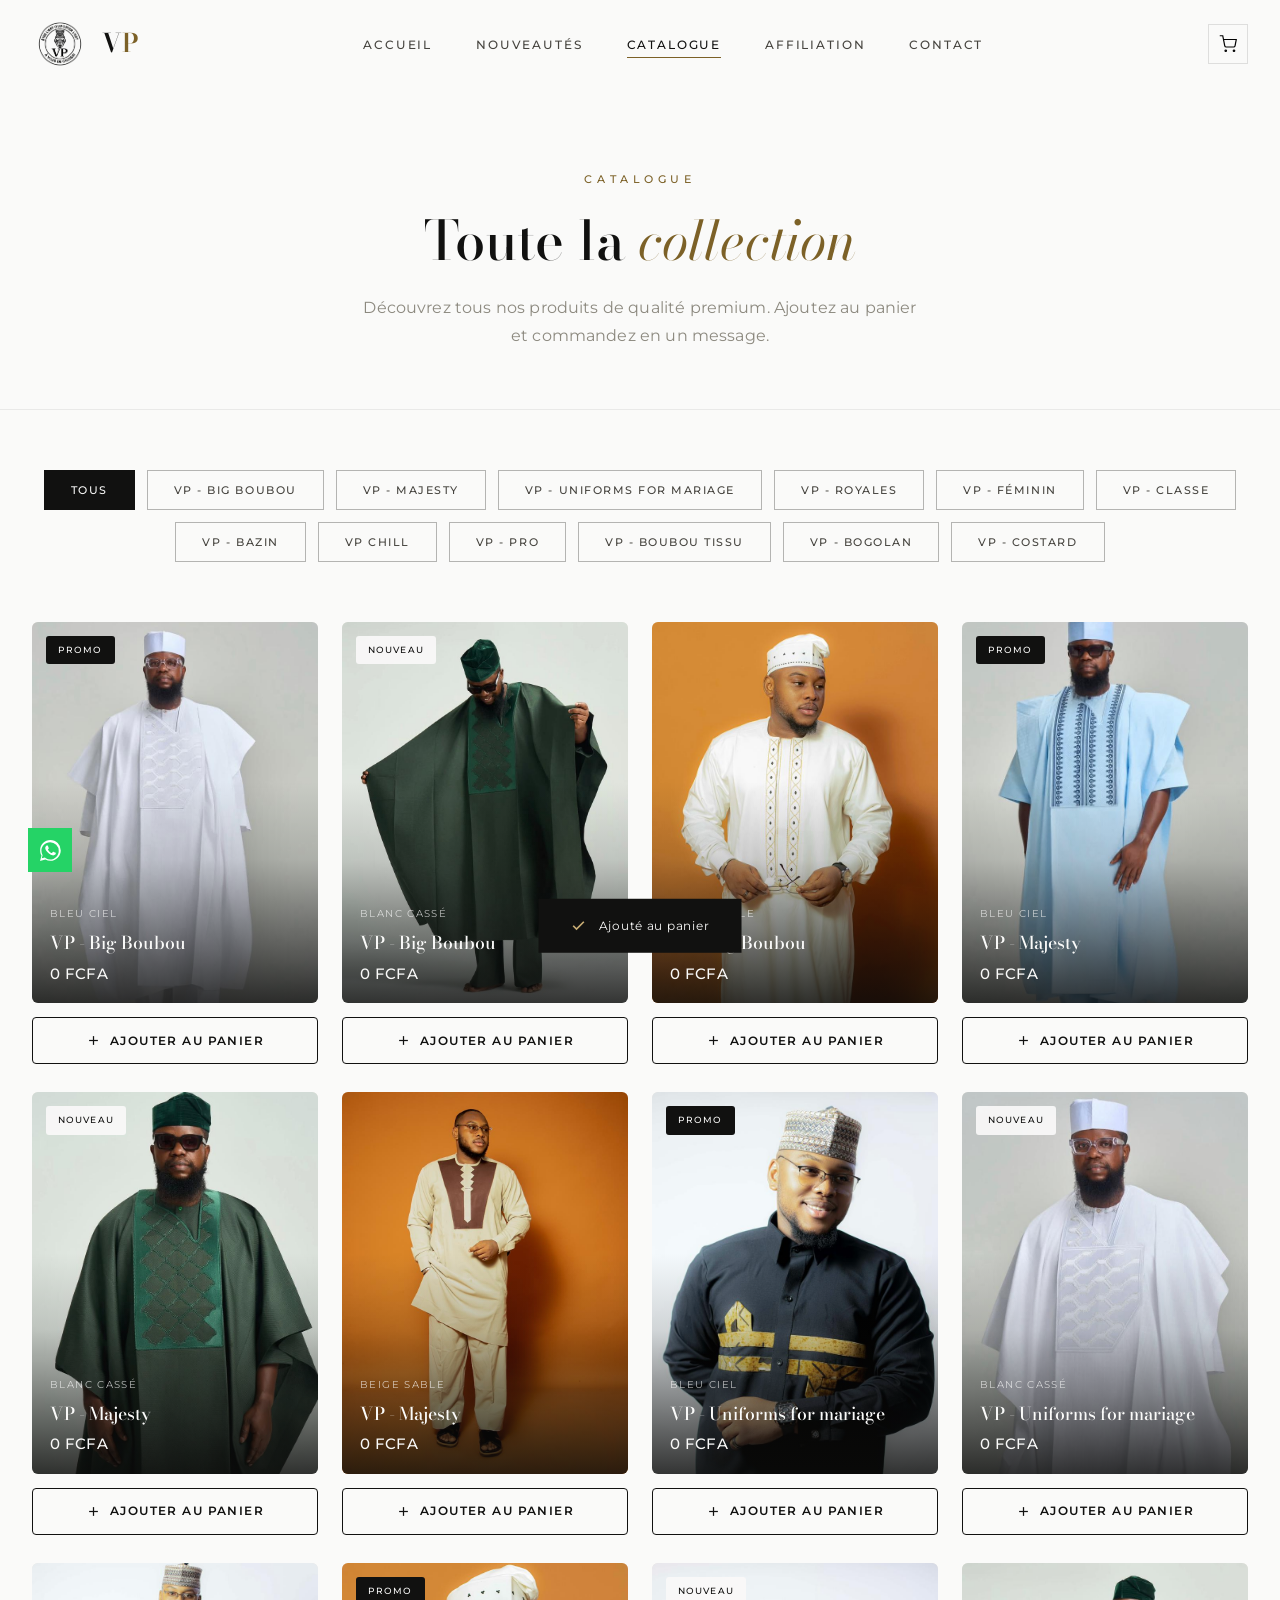
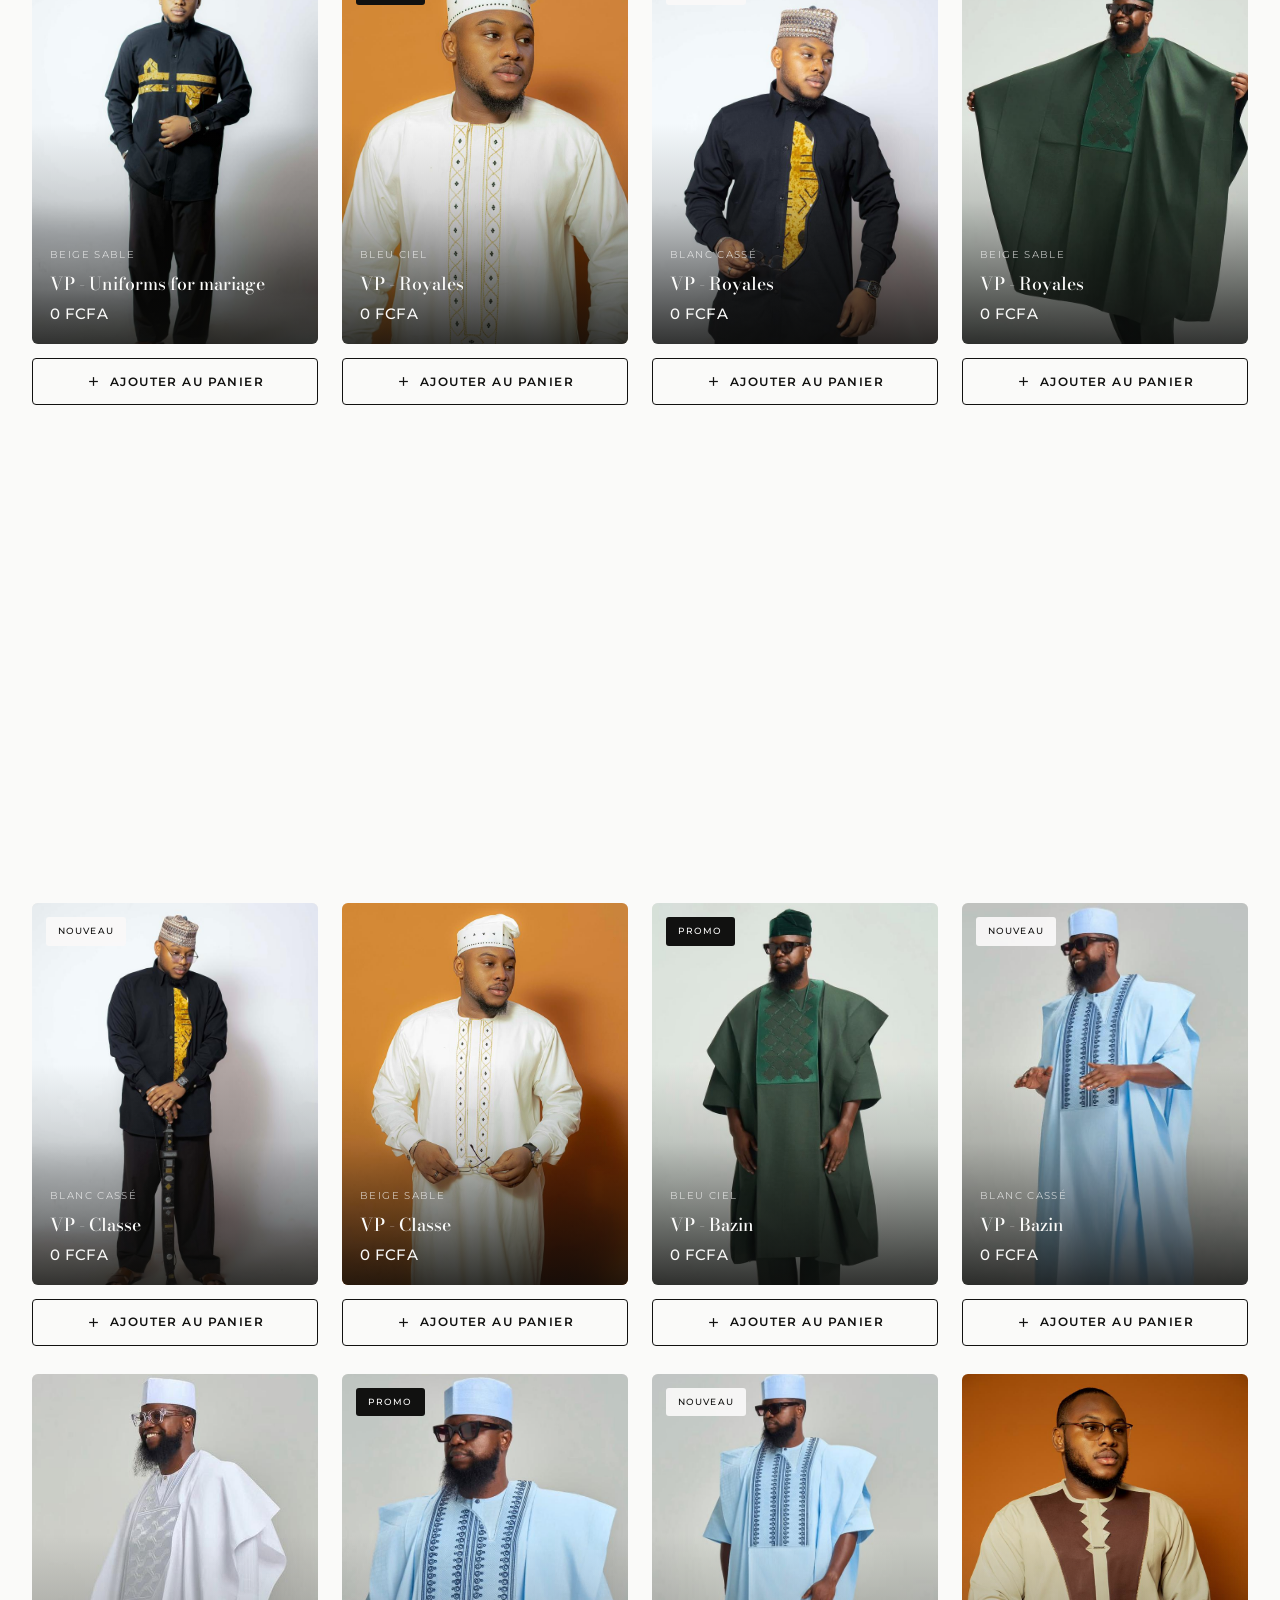
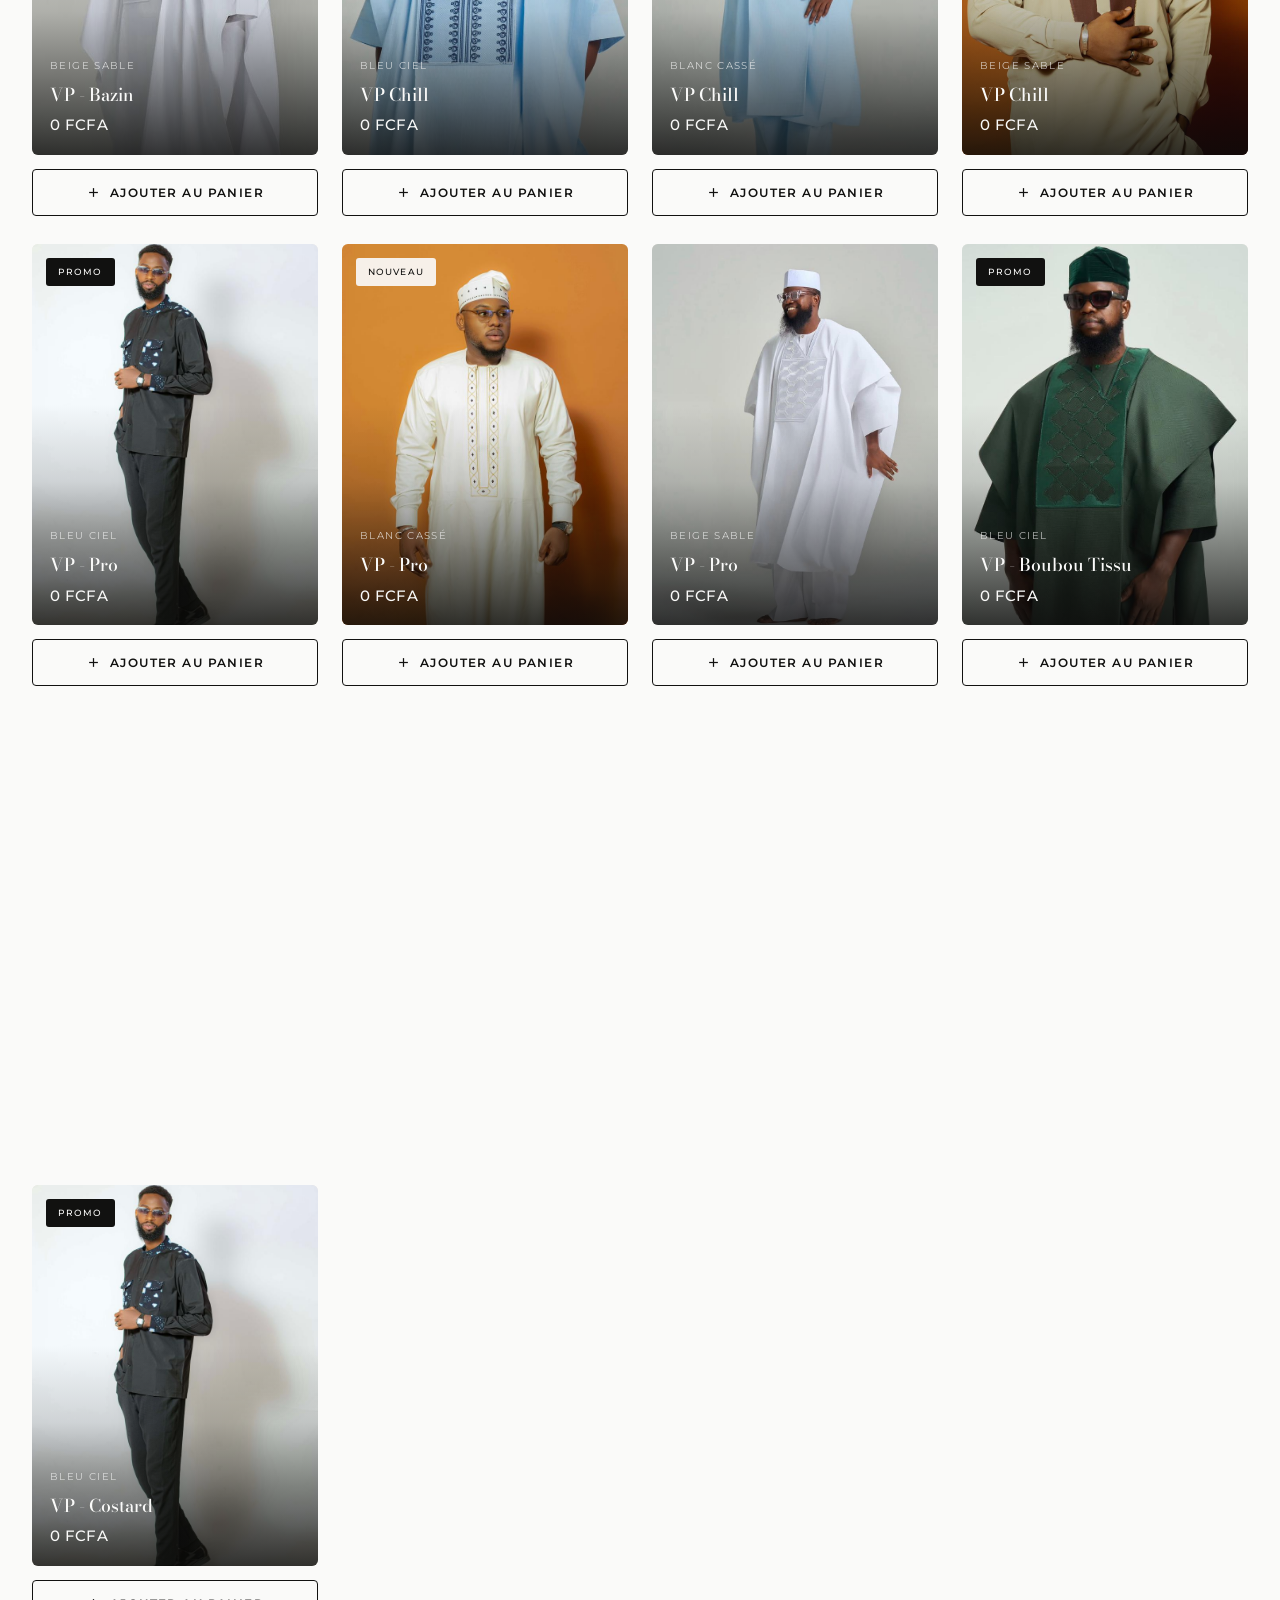
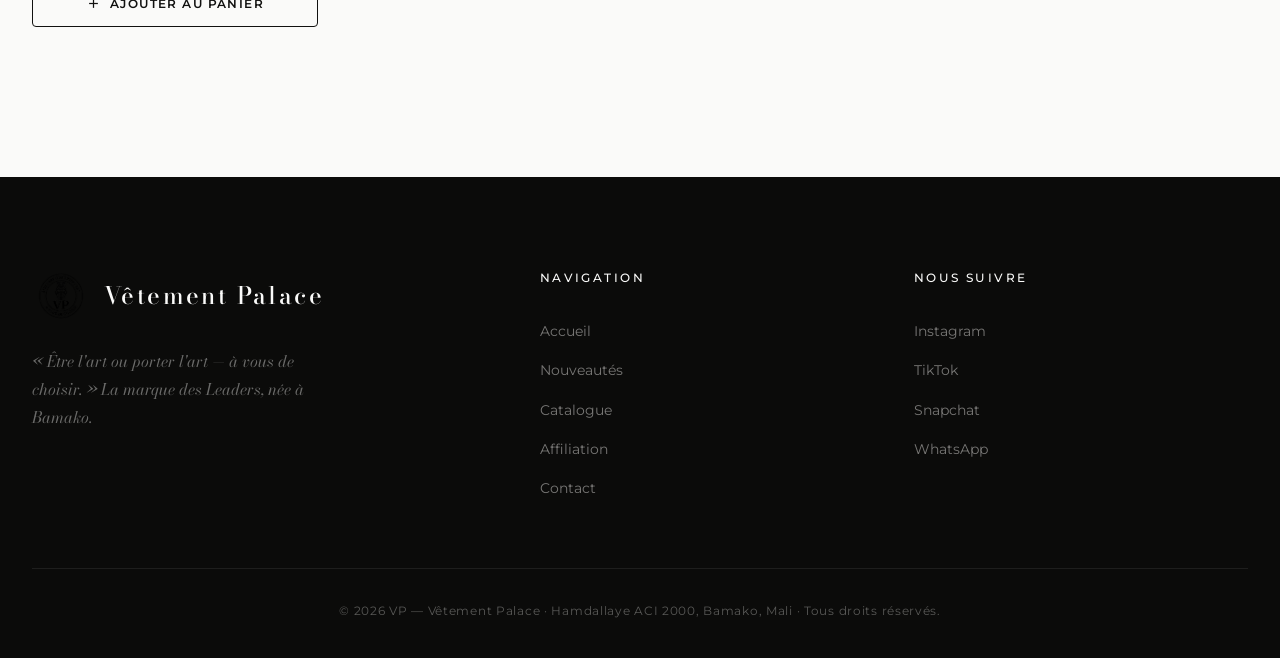
==== commit 4e10e850: "Réorganise les photos par catégorie, ajoute VP - Costard, prix à 0 FCFA - Photos réparties en dossie" ====
--- a/catalogue.html
+++ b/catalogue.html
@@ -6,14 +6,14 @@
   <title>Catalogue — VP | Vêtement Palace · Agbada, Kaftans, Boubous</title>
   <meta name="description" content="Catalogue complet VP — Vêtement Palace : agbada, kaftans, ensembles et grands boubous brodés. Filtrez par catégorie, ajoutez au panier, commandez via WhatsApp.">
   <meta name="theme-color" content="#1B1712">
-  <link rel="icon" href="assets/logo.jpeg" type="image/jpeg">
-  <link rel="apple-touch-icon" href="assets/logo.jpeg">
+  <link rel="icon" href="assets/logo/logoNoir.png" type="image/png">
+  <link rel="apple-touch-icon" href="assets/logo/logoNoir.png">
 
   <meta property="og:type" content="website">
   <meta property="og:site_name" content="VP — Vêtement Palace">
   <meta property="og:title" content="Catalogue — VP | Vêtement Palace">
   <meta property="og:description" content="Toute la collection VP : agbada, kaftans, ensembles et grands boubous brodés.">
-  <meta property="og:image" content="assets/images/produit-20.jpeg">
+  <meta property="og:image" content="assets/images/pro/produit-02.jpeg">
 
   <link rel="preconnect" href="https://fonts.googleapis.com">
   <link rel="preconnect" href="https://fonts.gstatic.com" crossorigin>
@@ -22,17 +22,12 @@
 </head>
 <body>
 
-  <!-- Announcement -->
-  <div class="topbar">
-    <strong>Livraison rapide</strong> à Bamako &amp; partout au Mali · Commande directe via <strong>WhatsApp</strong> · Paiement Mobile Money
-  </div>
-
   <!-- NAV -->
   <nav class="nav" id="nav">
     <div class="wrap nav__inner">
       <a href="index.html" class="nav__logo">
-        <img src="assets/logo.jpeg" alt="VP">
-        <span>VP</span>
+        <img src="assets/logo/logoNoir.png" alt="VP">
+        <span><b>V</b>P</span>
       </a>
       <ul class="nav__links">
         <li><a href="index.html#hero" data-nav="home">Accueil</a></li>
@@ -84,7 +79,7 @@
     <div class="wrap">
       <div class="footer__grid">
         <div>
-          <div class="footer__brand"><img src="assets/logo.jpeg" alt="VP"><span>Vêtement Palace</span></div>
+          <div class="footer__brand"><img src="assets/logo/logoNoir.png" alt="VP"><span>Vêtement Palace</span></div>
           <p class="tag">« Être l'art ou porter l'art — à vous de choisir. » La marque des Leaders, née à Bamako.</p>
         </div>
         <div class="footer__col">
--- a/style.css
+++ b/style.css
@@ -120,22 +120,6 @@
 ::-webkit-scrollbar-thumb:hover { background: var(--gold-dark); }
 
 /* =========================================================
-   ANNOUNCEMENT BAR
-   ========================================================= */
-.topbar {
-  background: var(--ink);
-  color: rgba(250, 249, 247, 0.75);
-  font-size: .66rem;
-  letter-spacing: .18em;
-  text-transform: uppercase;
-  text-align: center;
-  padding: 12px 16px;
-  position: relative; z-index: 60;
-  font-weight: 400;
-}
-.topbar strong { color: var(--gold-light); font-weight: 500; }
-
-/* =========================================================
    NAV
    ========================================================= */
 .nav {
@@ -154,8 +138,12 @@
 }
 .nav__inner { display: flex; align-items: center; justify-content: space-between; width: 100%; }
 .nav__logo { display: flex; align-items: center; gap: 14px; }
-.nav__logo img { width: 36px; height: 36px; border-radius: 0; object-fit: cover; border: 1px solid var(--line-strong); }
-.nav__logo span { font-family: var(--font-serif); font-size: 1.5rem; font-weight: 500; letter-spacing: .16em; color: var(--ink); }
+.nav__logo img { width: 56px; height: 56px; object-fit: contain; }
+.nav__logo span {
+  font-family: var(--font-serif); font-weight: 600; font-size: 1.6rem; letter-spacing: -0.01em;
+  color: var(--gold-dark);
+}
+.nav__logo span b { color: var(--ink); font-weight: 600; }
 .nav__links { display: flex; gap: 44px; }
 .nav__links a { font-size: .72rem; font-weight: 500; letter-spacing: .16em; text-transform: uppercase; position: relative; padding: 4px 0; color: var(--ink-soft); transition: color 0.3s; }
 .nav__links a::after {
@@ -211,15 +199,9 @@
   overflow: hidden;
   padding: 70px 0;
 }
-.hero__media { position: absolute; inset: 0; z-index: 0; overflow: hidden; }
+.hero__media { position: absolute; inset: 0; z-index: 0; overflow: hidden; background: var(--bg-deep); }
 .hero__media img {
-  width: 100%; height: 100%; object-fit: cover; object-position: top center;
-  transform-origin: center 30%;
-  animation: heroKenBurns 22s ease-in-out infinite alternate;
-}
-@keyframes heroKenBurns {
-  0% { transform: scale(1) translate3d(0,0,0); }
-  100% { transform: scale(1.035) translate3d(-0.5%, -0.7%, 0); }
+  width: 100%; height: 100%; object-fit: contain; object-position: center center;
 }
 .hero__overlay {
   position: absolute; inset: 0; z-index: 1;
@@ -336,51 +318,61 @@
 .filter:hover { border-color: var(--ink); color: var(--ink); }
 .filter.active { background: var(--ink); color: var(--bg); border-color: var(--ink); }
 
-.products { display: grid; grid-template-columns: repeat(4, 1fr); gap: 46px 32px; }
+.products { display: grid; grid-template-columns: repeat(4, 1fr); gap: 28px 24px; }
 .card {
   background: transparent;
-  overflow: hidden;
   transition: opacity .3s ease;
   display: flex; flex-direction: column;
   position: relative;
 }
-.card__media { position: relative; overflow: hidden; aspect-ratio: 2/3; background: #EFEBE3; }
-.card__media img { width: 100%; height: 100%; object-fit: cover; object-position: center 14%; transition: transform 1.1s cubic-bezier(0.16, 1, 0.3, 1); }
-.card:hover .card__media img { transform: scale(1.045); }
+.card__media {
+  position: relative; overflow: hidden; aspect-ratio: 3/4; background: #EFEBE3;
+  border-radius: 6px;
+}
+.card__media img { width: 100%; height: 100%; object-fit: cover; object-position: center 14%; transition: transform 1.2s cubic-bezier(0.16, 1, 0.3, 1); }
+.card:hover .card__media img { transform: scale(1.05); }
+.card__scrim {
+  position: absolute; inset: auto 0 0 0; height: 58%;
+  background: linear-gradient(180deg, transparent 0%, rgba(11,11,10,0.15) 35%, rgba(11,11,10,0.82) 100%);
+  pointer-events: none;
+}
+.card__overlay {
+  position: absolute; left: 18px; right: 18px; bottom: 16px; z-index: 4;
+  color: var(--bg);
+}
 .card__tag {
-  position: absolute; top: 16px; left: 16px;
-  background: var(--bg); color: var(--ink); font-size: .6rem; font-weight: 500;
-  letter-spacing: .12em; text-transform: uppercase; padding: 7px 13px; border-radius: 0;
-  border: 1px solid var(--line-strong);
+  position: absolute; top: 14px; left: 14px;
+  background: rgba(250,249,249,0.92); color: var(--ink); font-size: .58rem; font-weight: 500;
+  letter-spacing: .12em; text-transform: uppercase; padding: 6px 12px; border-radius: 3px;
   z-index: 5;
 }
-.card__tag--promo { background: var(--ink); color: var(--bg); border-color: var(--ink); }
+.card__tag--promo { background: var(--ink); color: var(--bg); }
 .card__zoom {
-  position: absolute; top: 16px; right: 16px;
-  width: 36px; height: 36px; border-radius: 0;
-  background: var(--bg); color: var(--ink);
-  border: 1px solid var(--line-strong);
+  position: absolute; top: 14px; right: 14px;
+  width: 34px; height: 34px; border-radius: 50%;
+  background: rgba(250,249,249,0.92); color: var(--ink);
   display: grid; place-items: center; opacity: 0; transform: translateY(-6px);
   transition: all .3s ease;
   z-index: 5;
 }
 .card:hover .card__zoom { opacity: 1; transform: translateY(0); }
-.card__zoom:hover { background: var(--ink); color: var(--bg); border-color: var(--ink); }
-.card__zoom svg { width: 16px; height: 16px; }
-.card__body { padding: 22px 2px 0; display: flex; flex-direction: column; flex: 1; }
-.card__cat { font-size: .64rem; letter-spacing: .16em; text-transform: uppercase; color: var(--gold-dark); font-weight: 500; }
-.card__name { font-family: var(--font-serif); font-weight: 500; font-size: 1.18rem; margin: 10px 0 18px; line-height: 1.3; color: var(--ink); }
-.card__price-row { display: flex; align-items: baseline; gap: 10px; margin-top: auto; margin-bottom: 20px; }
-.card__price { font-weight: 500; font-size: 1rem; color: var(--ink); letter-spacing: .02em; }
-.card__old { font-size: .82rem; color: var(--muted); text-decoration: line-through; }
+.card__zoom:hover { background: var(--ink); color: var(--bg); }
+.card__zoom svg { width: 15px; height: 15px; }
+.card__cat { font-size: .62rem; letter-spacing: .14em; text-transform: uppercase; color: rgba(250,249,249,0.7); }
+.card__name { font-family: var(--font-serif); font-weight: 500; font-size: 1.1rem; margin: 6px 0 6px; line-height: 1.28; color: var(--bg); }
+.card__price-row { display: flex; align-items: baseline; gap: 9px; }
+.card__price { font-weight: 500; font-size: .95rem; color: var(--bg); letter-spacing: .02em; }
+.card__old { font-size: .78rem; color: rgba(250,249,249,0.55); text-decoration: line-through; }
 .card__add {
-  display: flex; align-items: center; justify-content: center; gap: 8px;
-  width: 100%; padding: 14px; border-radius: 0;
-  background: transparent; color: var(--ink); font-weight: 500; font-size: .68rem;
-  letter-spacing: .16em; text-transform: uppercase;
-  border: 1px solid var(--ink);
+  display: flex; align-items: center; justify-content: center; gap: 9px;
+  width: 100%; margin-top: 14px; padding: 15px;
+  background: transparent; color: var(--ink); font-weight: 600; font-size: .74rem;
+  letter-spacing: .12em; text-transform: uppercase;
+  border: 1.5px solid var(--ink); border-radius: 4px;
   transition: all .3s ease;
 }
+.card__add svg { width: 16px; height: 16px; }
+.card__add:hover { background: var(--ink); color: var(--bg); }
 .card__add svg { width: 15px; height: 15px; }
 .card__add:hover { background: var(--ink); color: var(--bg); }
 
@@ -473,7 +465,7 @@
 .footer { background: var(--bg-deep); color: rgba(250,249,247,0.45); padding: 90px 0 36px; }
 .footer__grid { display: grid; grid-template-columns: 1.4fr 1fr 1fr; gap: 40px; margin-bottom: 60px; }
 .footer__brand { display: flex; align-items: center; gap: 14px; margin-bottom: 22px; }
-.footer__brand img { width: 42px; height: 42px; border-radius: 0; border: 1px solid rgba(250,249,247,0.25); }
+.footer__brand img { width: 58px; height: 58px; object-fit: contain; }
 .footer__brand span { font-family: var(--font-serif); font-weight: 500; font-size: 1.5rem; color: var(--bg); letter-spacing: 0.1em; }
 .footer__col h4 { color: var(--bg); font-size: .76rem; letter-spacing: .2em; text-transform: uppercase; margin-bottom: 24px; font-weight: 500; }
 .footer__col a { display: block; padding: 7px 0; font-size: .9rem; transition: color .25s; }
